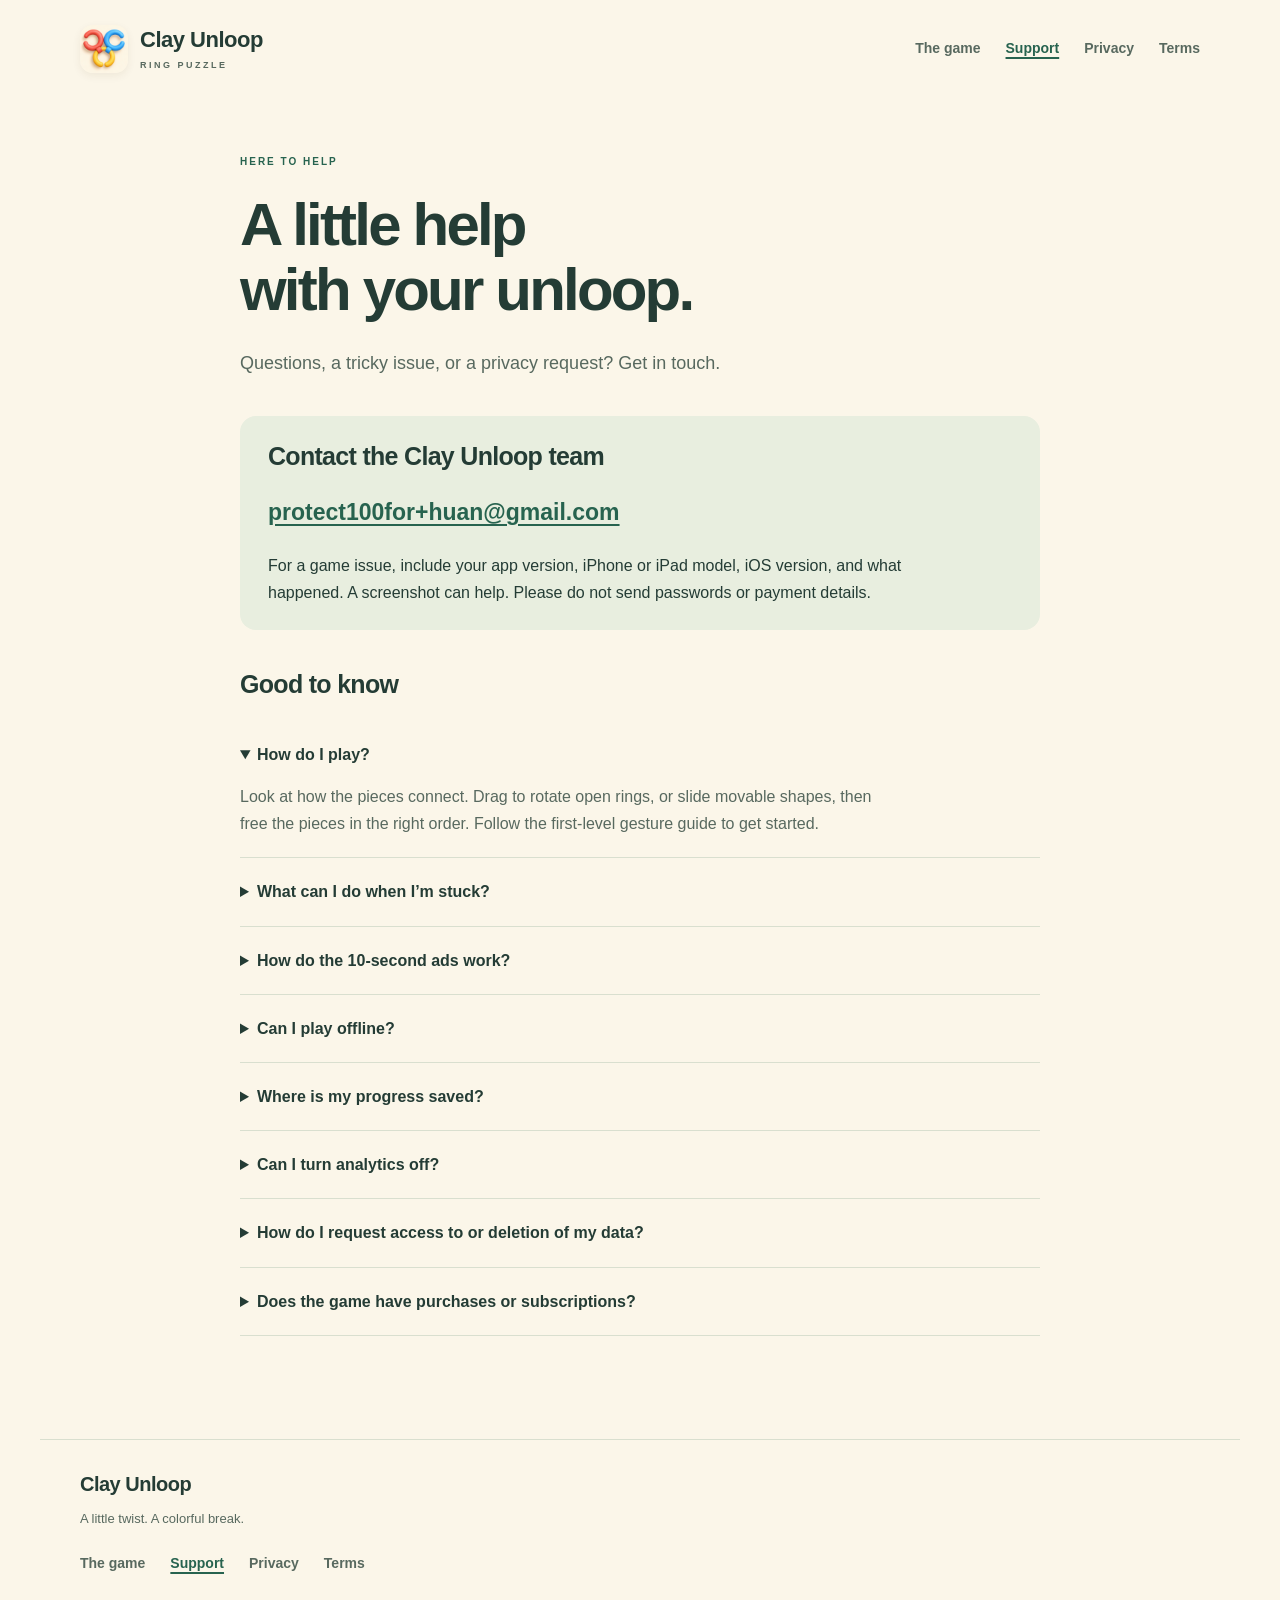
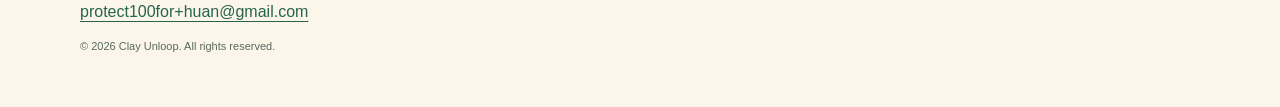
==== support.html @ 63cd139d "Publish Clay Unloop website, privacy, terms, and support" ====
<!doctype html>
<html lang="en"><head><meta charset="utf-8"><meta name="viewport" content="width=device-width, initial-scale=1">
<title>Support — Clay Unloop</title><meta name="description" content="Help with Clay Unloop puzzles, saved progress, optional ad rewards, and privacy requests.">
<meta name="theme-color" content="#fbf6e9"><meta name="color-scheme" content="light">
<link rel="canonical" href="https://busride.github.io/clay-unloop/support.html">
<meta property="og:type" content="website"><meta property="og:title" content="Support — Clay Unloop">
<meta property="og:description" content="Help with Clay Unloop puzzles, saved progress, optional ad rewards, and privacy requests."><meta property="og:image" content="https://busride.github.io/clay-unloop/app-icon.png">
<meta property="og:url" content="https://busride.github.io/clay-unloop/support.html">
<link rel="icon" type="image/png" href="app-icon.png"><link rel="apple-touch-icon" href="app-icon.png"><link rel="stylesheet" href="styles.css">
</head><body><a class="skip" href="#main">Skip to content</a>
<header class="site-header wrap"><a class="brand" href="index.html"><img src="app-icon.png" width="48" height="48" alt=""><span>Clay Unloop<span class="brand-sub">RING PUZZLE</span></span></a><nav aria-label="Main navigation"><a href="index.html">The game</a><a href="support.html" aria-current="page">Support</a><a href="privacy.html">Privacy</a><a href="terms.html">Terms</a></nav></header>
<main id="main" class="document wrap"><header class="document-head"><p class="eyebrow">HERE TO HELP</p><h1>A little help<br>with your unloop.</h1><p class="lead">Questions, a tricky issue, or a privacy request? Get in touch.</p></header>
<section class="contact-card"><h2>Contact the Clay Unloop team</h2><a class="email" href="mailto:protect100for+huan@gmail.com">protect100for+huan@gmail.com</a><p>For a game issue, include your app version, iPhone or iPad model, iOS version, and what happened. A screenshot can help. Please do not send passwords or payment details.</p></section>
<section class="faq"><h2>Good to know</h2>
<details open><summary>How do I play?</summary><p>Look at how the pieces connect. Drag to rotate open rings, or slide movable shapes, then free the pieces in the right order. Follow the first-level gesture guide to get started.</p></details>
<details><summary>What can I do when I’m stuck?</summary><p>Try another angle or restart the level. A hint can show a useful move; the magic wand lets you choose a piece to remove. Extra help may be available through an optional rewarded image ad.</p></details>
<details><summary>How do the 10-second ads work?</summary><p>The image must stay open for 10 seconds of foreground time to earn the requested reward. You can close early, but you will not receive the reward. Background time does not count. You never need to click the ad or install another app.</p></details>
<details><summary>Can I play offline?</summary><p>Yes. The 60 levels and ad images are bundled with the game. Opening external support pages or an advertised App Store page requires an internet connection.</p></details>
<details><summary>Where is my progress saved?</summary><p>On your device. There is no game account or cloud save. Deleting the app or changing devices may remove your progress and unlocked cosmetics. Contact us before reinstalling if you are trying to troubleshoot an issue.</p></details>
<details><summary>Can I turn analytics off?</summary><p>Yes. Analytics is off until you choose Allow Analytics. At any time, open Home → Settings → Privacy &amp; Support to change your choice. Gameplay and rewards are the same either way.</p></details>
<details><summary>How do I request access to or deletion of my data?</summary><p>Use Contact Support / Data Request in the game’s Privacy &amp; Support panel, or email <a href="mailto:protect100for+huan@gmail.com">protect100for+huan@gmail.com</a>. The in-game email draft can include the analytics reference needed to find records. Turning analytics off or deleting the app does not automatically delete previously uploaded data. See our <a href="privacy.html">Privacy Policy</a>.</p></details>
<details><summary>Does the game have purchases or subscriptions?</summary><p>No. The first release has no in-app purchases or subscriptions. It includes optional rewarded image ads.</p></details>
</section></main>
<footer class="wrap"><a class="brand footer-brand" href="index.html">Clay Unloop</a><p>A little twist. A colorful break.</p><nav aria-label="Footer navigation"><a href="index.html">The game</a><a href="support.html" aria-current="page">Support</a><a href="privacy.html">Privacy</a><a href="terms.html">Terms</a></nav><a class="email" href="mailto:protect100for+huan@gmail.com">protect100for+huan@gmail.com</a><p class="fine">© 2026 Clay Unloop. All rights reserved.</p></footer>
</body></html>
---- styles.css ----
:root{--paper:#fbf6e9;--ink:#243c35;--muted:#58695f;--green:#27634f;--line:#d9dfcf;--pink:#f4d5c9;--white:#fffdf6}*{box-sizing:border-box}html{scroll-behavior:smooth;scroll-padding-top:24px}body{margin:0;background:var(--paper);color:var(--ink);font:16px/1.7 -apple-system,BlinkMacSystemFont,"Segoe UI",Arial,sans-serif}a{color:var(--green);text-underline-offset:4px}a:hover{color:#164330}a:focus-visible,summary:focus-visible{outline:3px solid #147baa;outline-offset:5px;border-radius:4px}.wrap{max-width:1200px;margin:auto;padding-left:40px;padding-right:40px}.skip{position:absolute;top:-100px;left:20px;background:var(--white);padding:12px;z-index:3}.skip:focus{top:12px}.site-header{display:flex;justify-content:space-between;align-items:center;padding-top:25px;padding-bottom:25px;gap:24px}.brand{display:flex;gap:12px;align-items:center;color:var(--ink);text-decoration:none;font-size:22px;font-weight:750;letter-spacing:-.5px;line-height:1.2}.brand img{border-radius:13px;box-shadow:0 3px 8px #59391012}.brand-sub{display:block;letter-spacing:2.5px;font-size:9px;margin-top:7px;color:var(--muted);font-weight:650}nav{display:flex;gap:25px;flex-wrap:wrap}nav a{font-size:14px;color:var(--muted);text-decoration:none;font-weight:550}nav a[aria-current]{color:var(--green);text-decoration:underline;text-decoration-thickness:2px}h1,h2,h3,p{margin-top:0}h1{font-size:clamp(42px,4.8vw,62px);letter-spacing:-2.8px;line-height:1.09;font-weight:750;margin-bottom:25px}h2{font-size:clamp(30px,3.7vw,44px);letter-spacing:-1.8px;line-height:1.15;margin-bottom:20px}h3{font-size:22px;line-height:1.25;letter-spacing:-.6px;margin-bottom:12px}p{margin-bottom:18px}.eyebrow{font-size:10px;letter-spacing:2px;font-weight:750;color:var(--green);margin-bottom:22px}.dot{display:inline-block;width:7px;height:7px;background:#a54f39;border-radius:50%;margin-right:8px}em{font-style:normal;color:#9e503c}.hero{display:grid;grid-template-columns:1.12fr 1fr;gap:35px;align-items:center;padding:70px 0 75px}.lead{font-size:18px;color:var(--muted);line-height:1.7;max-width:520px}.hero-actions{display:flex;gap:22px;align-items:center;margin-top:30px}.button{display:inline-flex;align-items:center;gap:24px;background:var(--green);color:#fffdf6;text-decoration:none;padding:15px 23px;border-radius:12px;font-weight:650;font-size:14px;box-shadow:0 4px 0 #153e30}.button:hover{color:white;background:#204f40}.availability{font-size:13px;font-weight:650;line-height:1.55}.availability small{color:var(--muted);font-weight:400}.hero-note{font-size:12px;color:var(--muted);margin:25px 0 0}.hero-art{margin:0;text-align:center;position:relative;border:1px solid #e1d7c1;border-radius:45% 45% 28px 28px;padding:34px 10px 22px;background:#fff8e8;overflow:hidden}.hero-art img{width:100%;height:auto;display:block;border-radius:40%}.art-label{font-size:9px;font-weight:700;letter-spacing:1.7px;position:relative;z-index:1}.hero-art figcaption{font-size:12px;color:var(--muted);margin-top:4px}.intro{border-top:1px solid var(--line);padding-top:65px;max-width:100%}.intro p:not(.eyebrow){max-width:500px;color:var(--muted)}.gallery{display:grid;grid-template-columns:repeat(3,minmax(0,1fr));gap:40px;padding:30px 0 10px}.gallery figure{margin:0;min-width:0}.gallery img{width:100%;height:auto;display:block;border:1px solid #e2d7bf;border-radius:23px;box-shadow:0 15px 30px #694e2110}.gallery figure:nth-child(2){padding-top:40px}.gallery figure:nth-child(3){padding-top:80px}.gallery figcaption{padding:26px 0 0}.step{font-size:11px;font-weight:700;letter-spacing:2px;color:#95513c;display:block;margin-bottom:12px}.gallery figcaption p{font-size:15px;color:var(--muted);max-width:300px}.gallery-note{font-size:12px;color:var(--muted);margin:12px 0 60px}.features{display:grid;grid-template-columns:repeat(3,minmax(0,1fr));gap:40px;border-top:1px solid var(--line);border-bottom:1px solid var(--line);padding:45px 0}.features p{color:var(--muted);font-size:14px;margin:0}.feature-number,.feature-word{display:block;font-size:34px;font-weight:700;letter-spacing:-1.5px;color:#a5543e;margin:0 0 20px}.features h3{font-size:18px}.closing{display:grid;grid-template-columns:1fr 1fr;gap:75px;background:#e8eedf;margin:65px 0 80px;padding:48px;border-radius:26px}.closing p{color:var(--muted);font-size:15px}.closing .eyebrow{font-size:9px}.details{align-self:center}.text-link{font-size:14px;font-weight:650}footer{border-top:1px solid var(--line);padding-top:32px!important;padding-bottom:40px!important}footer p{font-size:13px;color:var(--muted);margin:12px 0}footer nav{margin:22px 0}.footer-brand{font-size:20px}.email{overflow-wrap:anywhere}.fine{font-size:11px!important}.document{max-width:880px;padding-top:55px;padding-bottom:65px}.document-head h1{font-size:clamp(40px,6vw,60px)}.date{font-size:13px;color:var(--muted)}.document section{margin:38px 0}.document h2{font-size:25px;letter-spacing:-.7px;line-height:1.3}.document p{max-width:74ch}.notice,.contact-card{padding:24px 28px;background:#e8eedf;border-radius:16px}.notice strong{display:block;margin-bottom:6px}.contact-card .email{font-size:clamp(16px,3vw,23px);font-weight:650}.contact-card p{margin-top:20px;margin-bottom:0}.faq details{padding:20px 0;border-bottom:1px solid var(--line)}summary{font-weight:650;cursor:pointer}details p{padding-top:15px;color:var(--muted);margin-bottom:0}.document a{overflow-wrap:anywhere}
@media(min-width:1400px){.hero{padding-top:85px;padding-bottom:95px}}
@media(max-width:900px){.wrap{padding-left:26px;padding-right:26px}.hero{gap:25px}.hero-actions{flex-direction:column;align-items:flex-start;gap:20px}h1{font-size:45px}.gallery{gap:22px}.closing{gap:35px;padding:32px}.features{gap:25px}.hero-art{padding-top:25px}.art-label{font-size:8px;letter-spacing:1px}}
@media(max-width:620px){.wrap{padding-left:22px;padding-right:22px}.site-header{align-items:flex-start;gap:22px;flex-direction:column;padding-top:22px;padding-bottom:12px}.site-header nav{width:100%;justify-content:space-between;gap:12px}.site-header nav a{font-size:13px}.hero{grid-template-columns:1fr;padding:42px 0;gap:40px}.hero h1{font-size:45px;letter-spacing:-2.2px}.hero-actions{flex-direction:row;align-items:center;gap:18px}.button{padding:14px 16px;gap:12px;font-size:12px}.availability{font-size:11px}.lead{font-size:16px}.hero-note{font-size:11px}.hero-art{max-width:390px;width:100%;justify-self:center}.hero-art img{max-width:100%}.intro{padding-top:40px}.gallery{grid-template-columns:1fr;gap:35px;padding-top:15px}.gallery figure{max-width:360px;justify-self:center;width:100%;padding:0!important}.gallery img{border-radius:22px}.gallery figcaption{padding-top:20px}.gallery figcaption p{max-width:none}.gallery-note{margin:0 0 40px}.features{grid-template-columns:1fr;gap:30px;padding:35px 0}.features>div+div{border-top:1px solid var(--line);padding-top:28px}.feature-number,.feature-word{margin-bottom:12px;font-size:30px}.closing{grid-template-columns:1fr;gap:20px;padding:28px 23px;margin:40px 0}.closing h2{font-size:36px}.document{padding-top:38px;padding-bottom:35px}.document h1{font-size:42px;letter-spacing:-1.8px}.document h2{font-size:23px}.notice,.contact-card{padding:22px}footer nav{gap:22px}}
@media(prefers-reduced-motion:reduce){html{scroll-behavior:auto}}@media print{body{background:white}.site-header,footer,.skip{display:none}.document{max-width:none;padding:0}.document section{break-inside:avoid}}
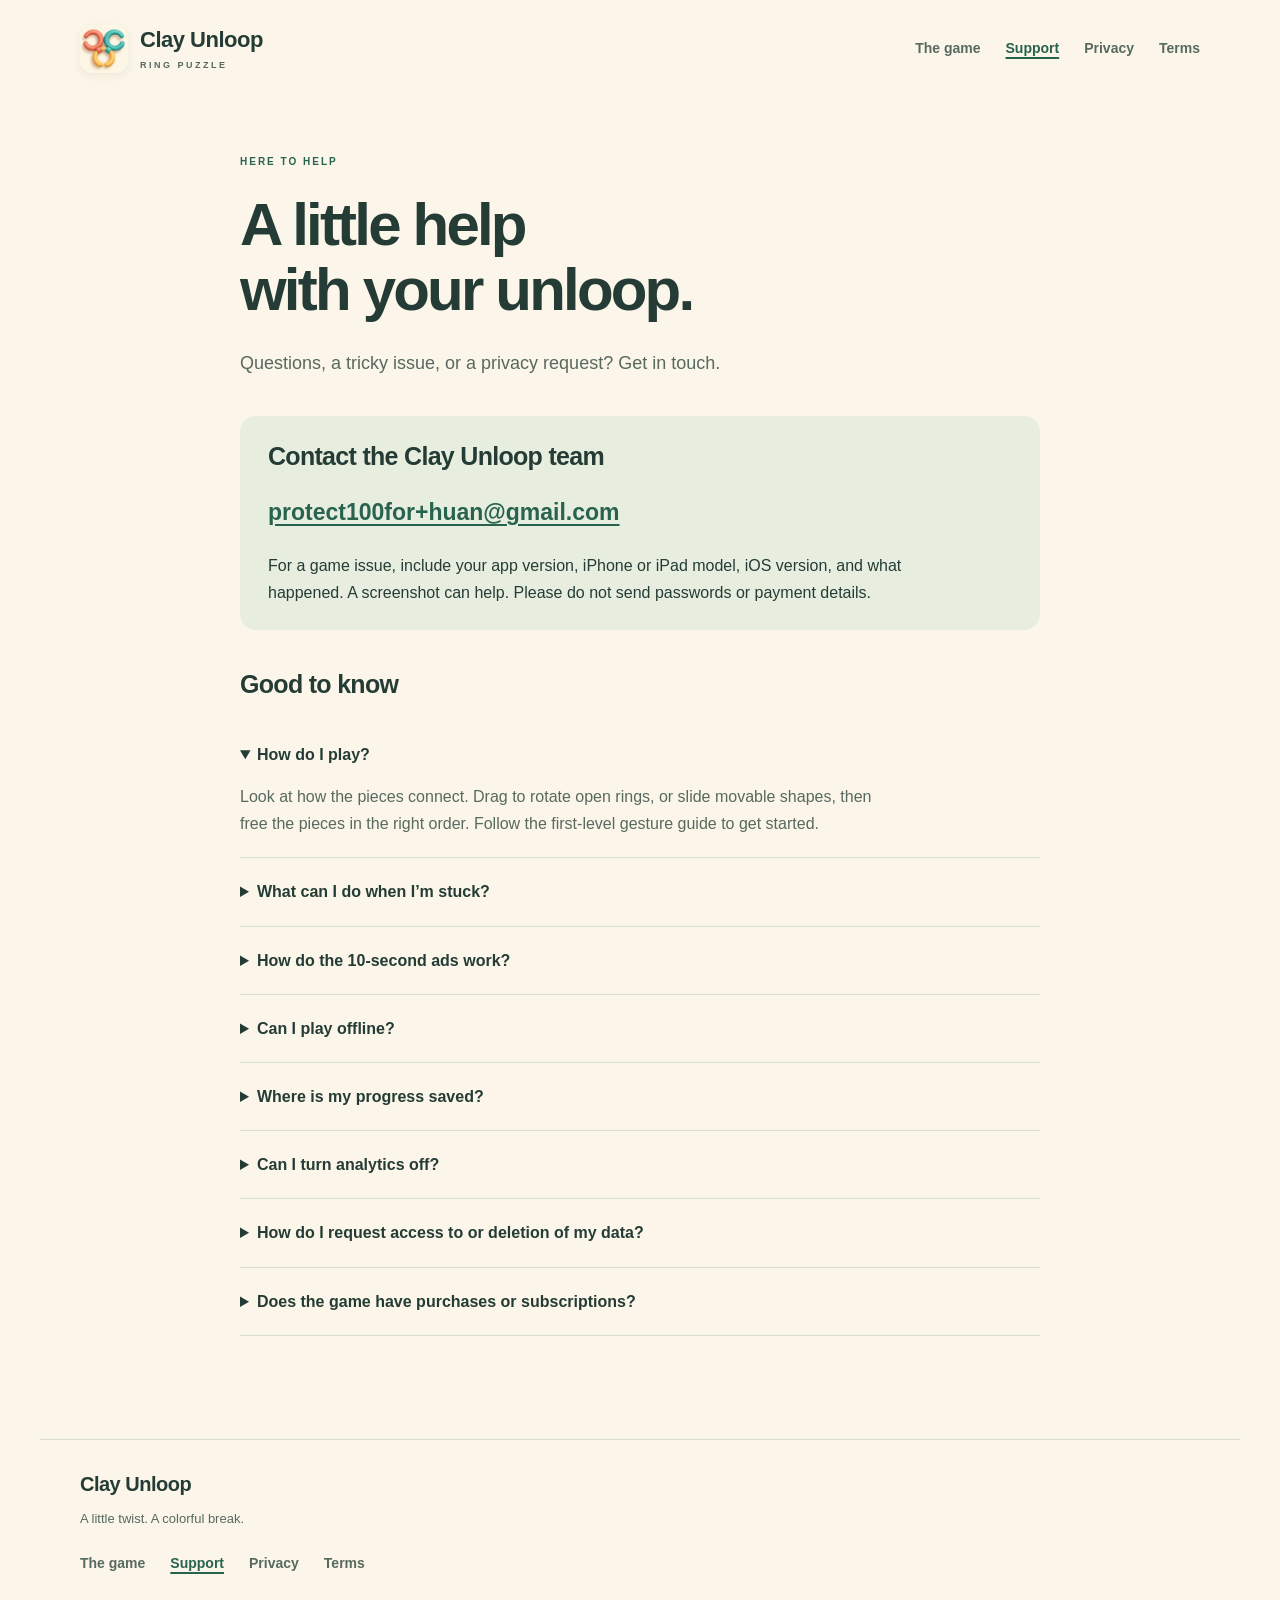
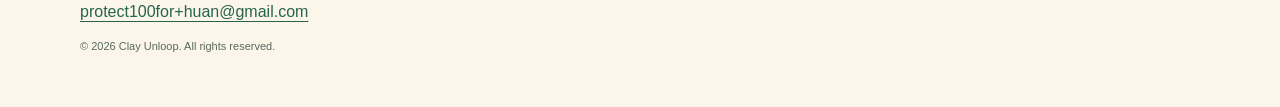
==== commit b80126ef: "Remove fixed puzzle counts from website copy" ====
--- a/support.html
+++ b/support.html
@@ -15,7 +15,7 @@
 <details open><summary>How do I play?</summary><p>Look at how the pieces connect. Drag to rotate open rings, or slide movable shapes, then free the pieces in the right order. Follow the first-level gesture guide to get started.</p></details>
 <details><summary>What can I do when I’m stuck?</summary><p>Try another angle or restart the level. A hint can show a useful move; the magic wand lets you choose a piece to remove. Extra help may be available through an optional rewarded image ad.</p></details>
 <details><summary>How do the 10-second ads work?</summary><p>The image must stay open for 10 seconds of foreground time to earn the requested reward. You can close early, but you will not receive the reward. Background time does not count. You never need to click the ad or install another app.</p></details>
-<details><summary>Can I play offline?</summary><p>Yes. The 60 levels and ad images are bundled with the game. Opening external support pages or an advertised App Store page requires an internet connection.</p></details>
+<details><summary>Can I play offline?</summary><p>Yes. The puzzles and ad images are bundled with the game. Opening external support pages or an advertised App Store page requires an internet connection.</p></details>
 <details><summary>Where is my progress saved?</summary><p>On your device. There is no game account or cloud save. Deleting the app or changing devices may remove your progress and unlocked cosmetics. Contact us before reinstalling if you are trying to troubleshoot an issue.</p></details>
 <details><summary>Can I turn analytics off?</summary><p>Yes. Analytics is off until you choose Allow Analytics. At any time, open Home → Settings → Privacy &amp; Support to change your choice. Gameplay and rewards are the same either way.</p></details>
 <details><summary>How do I request access to or deletion of my data?</summary><p>Use Contact Support / Data Request in the game’s Privacy &amp; Support panel, or email <a href="mailto:protect100for+huan@gmail.com">protect100for+huan@gmail.com</a>. The in-game email draft can include the analytics reference needed to find records. Turning analytics off or deleting the app does not automatically delete previously uploaded data. See our <a href="privacy.html">Privacy Policy</a>.</p></details>
